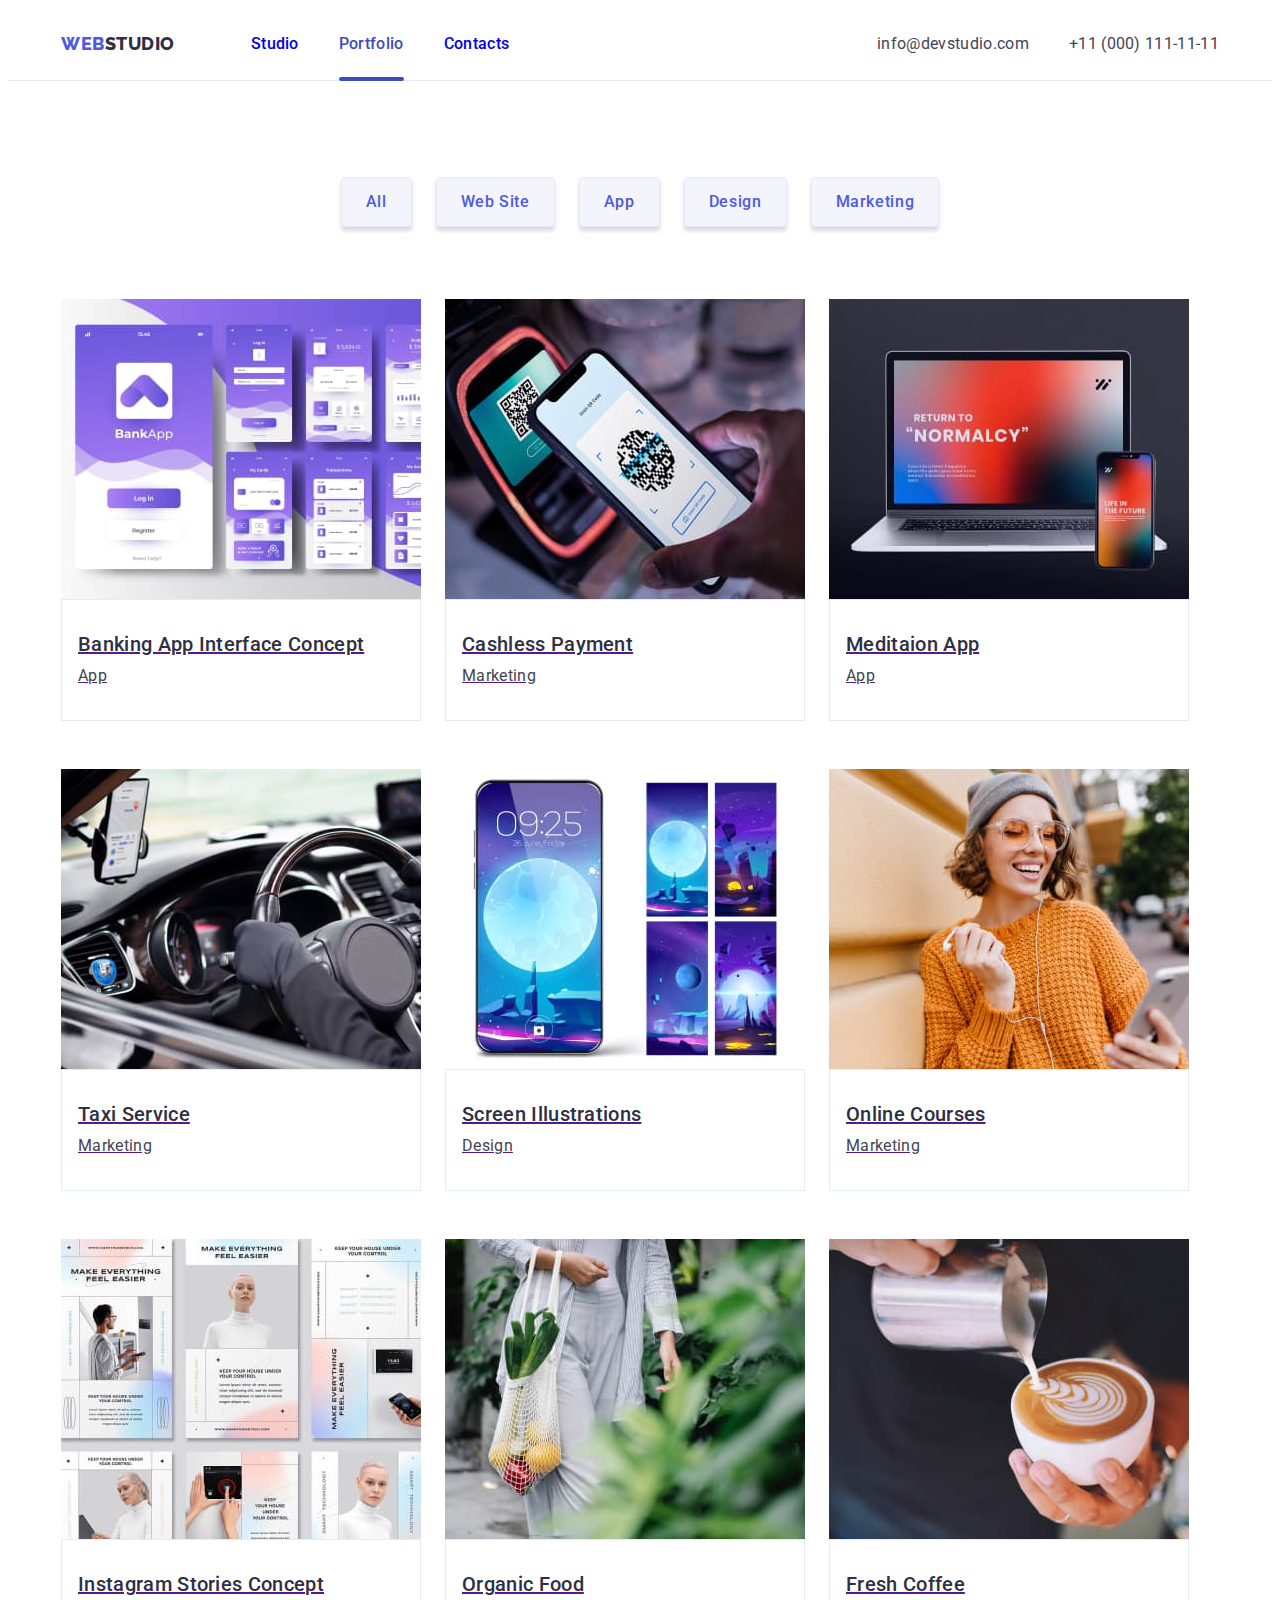
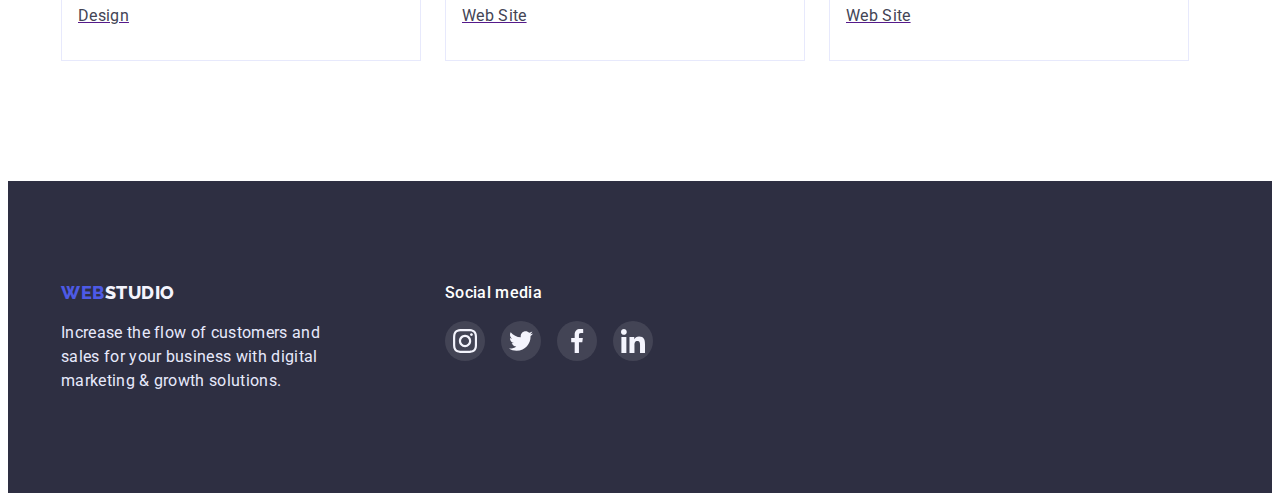
==== portfolio.html @ 1d45bb24 "Initial commit" ====
<!DOCTYPE html>
<html lang="en">
	<head>
		<meta charset="UTF-8" />
		<meta http-equiv="X-UA-Compatible" content="IE=edge" />
		<meta name="viewport" content="width=device-width, initial-scale=1.0" />

		<link rel="preconnect" href="https://fonts.googleapis.com" />
		<link rel="preconnect" href="https://fonts.gstatic.com" crossorigin />
		<link
			href="https://fonts.googleapis.com/css2?family=Raleway:wght@800&family=Roboto:wght@400;500;700&display=swap"
			rel="stylesheet"
		/>
		<link
			rel="stylesheet"
			href="https://cdnjs.cloudflare.com/ajax/libs/modern-normalize/1.1.0/modern-normalize.min.css"
			integrity="sha512-wpPYUAdjBVSE4KJnH1VR1HeZfpl1ub8YT/NKx4PuQ5NmX2tKuGu6U/JRp5y+Y8XG2tV+wKQpNHVUX03MfMFn9Q=="
			crossorigin="anonymous"
			referrerpolicy="no-referrer"
		/>
		<link rel="stylesheet" href="./css/styles.css" />

		<title>Document</title>
	</head>
	<body>
		<header class="header-nav">
			<div class="container page-hader-container">
				<nav class="page-nav">
					<a href="./index.html" class="first-logo link"
						>WEB<span class="second-logo">STUDIO</span></a
					>

					<ul class="site-list list">
						<li class="nav-item">
							<a href="./index.html" class="site-nav link">Studio</a>
						</li>
						<li class="nav-item">
							<a href="./portfolio.html" class="site-nav current link">Portfolio</a>
						</li>
						<li class="nav-item">
							<a href="./portfolio.html" class="site-nav link">Contacts</a>
						</li>
					</ul>
				</nav>
				<address class="address-content">
					<ul class="nav-address list">
						<li
							><a href="mailto:info@devstudio.com" class="header-mail link"
								>info@devstudio.com</a
							></li
						>
						<li><a href="tel:+110001111111" class="header-tel link">+11 (000) 111-11-11</a></li>
					</ul>
				</address>
			</div>
		</header>
		<main>
			<!--  -->
			<section class="portfolio-section">
				<div class="container">
					<h1 class="visually-hidden">Portfolio</h1>
					<ul class="portfolio list">
						<li class="portfolio-but"
							><button type="button" class="portfolio-button">All</button></li
						>
						<li class="portfolio-but"
							><button type="button" class="portfolio-button">Web Site</button></li
						>
						<li class="portfolio-but"
							><button type="button" class="portfolio-button">App</button></li
						>
						<li class="portfolio-but"
							><button type="button" class="portfolio-button">Design</button></li
						>
						<li class="portfolio-but"
							><button type="button" class="portfolio-button">Marketing</button></li
						>
					</ul>
				</div>
				<div class="container">
					<ul class="galery-content list">
						<li class="galery-item">
							<a href="" class="galery-link">
								<div class="product-thumb">
									<img src="./images/project-1.jpg" alt="Project Card " width="360" height="300" />
									<p class="thumb-overlay"
										>14 Stylish and User-Friendly App Design Concepts · Task Manager App · Calorie
										Tracker App · Exotic Fruit Ecommerce App · Cloud Storage App
									</p>
								</div>
								<div class="galery-fon">
									<h2 class="portfolio-titl">Banking App Interface Concept</h2>
									<p class="portfolio-text">App</p>
								</div>
							</a>
						</li>
						<li class="galery-item">
							<a href="" class="galery-link">
								<div class="product-thumb">
									<img src="./images/project-2.jpg" alt="Project Card " width="360" height="300" />
									<p class="thumb-overlay"
										>14 Stylish and User-Friendly App Design Concepts · Task Manager App · Calorie
										Tracker App · Exotic Fruit Ecommerce App · Cloud Storage App
									</p>
								</div>
								<div class="galery-fon">
									<h2 class="portfolio-titl">Cashless Payment</h2>
									<p class="portfolio-text">Marketing</p>
								</div>
							</a>
						</li>
						<li class="galery-item">
							<a href="" class="galery-link">
								<div class="product-thumb">
									<img src="./images/project-3.jpg" alt="Project Card " width="360" height="300" />
									<p class="thumb-overlay"
										>14 Stylish and User-Friendly App Design Concepts · Task Manager App · Calorie
										Tracker App · Exotic Fruit Ecommerce App · Cloud Storage App
									</p>
								</div>
								<div class="galery-fon">
									<h2 class="portfolio-titl">Meditaion App</h2>
									<p class="portfolio-text">App</p>
								</div>
							</a>
						</li>
						<li class="galery-item">
							<a href="" class="galery-link">
								<div class="product-thumb">
									<img src="./images/project-4.jpg" alt="Project Card " width="360" height="300" />
									<p class="thumb-overlay"
										>14 Stylish and User-Friendly App Design Concepts · Task Manager App · Calorie
										Tracker App · Exotic Fruit Ecommerce App · Cloud Storage App
									</p>
								</div>
								<div class="galery-fon">
									<h2 class="portfolio-titl">Taxi Service</h2>
									<p class="portfolio-text">Marketing</p>
								</div>
							</a>
						</li>
						<li class="galery-item">
							<a href="" class="galery-link">
								<div class="product-thumb">
									<img src="./images/project-5.jpg" alt="Project Card " width="360" height="300" />
									<p class="thumb-overlay"
										>14 Stylish and User-Friendly App Design Concepts · Task Manager App · Calorie
										Tracker App · Exotic Fruit Ecommerce App · Cloud Storage App
									</p>
								</div>
								<div class="galery-fon">
									<h2 class="portfolio-titl">Screen Illustrations</h2>
									<p class="portfolio-text">Design</p>
								</div>
							</a>
						</li>
						<li class="galery-item">
							<a href="" class="galery-link">
								<div class="product-thumb">
									<img src="./images/project-6.jpg" alt="Project Card " width="360" height="300" />
									<p class="thumb-overlay"
										>14 Stylish and User-Friendly App Design Concepts · Task Manager App · Calorie
										Tracker App · Exotic Fruit Ecommerce App · Cloud Storage App
									</p>
								</div>
								<div class="galery-fon">
									<h2 class="portfolio-titl">Online Courses</h2>
									<p class="portfolio-text">Marketing</p>
								</div>
							</a>
						</li>
						<li class="galery-item">
							<a href="" class="galery-link">
								<div class="product-thumb">
									<img src="./images/project-7.jpg" alt="Project Card " width="360" height="300" />
									<p class="thumb-overlay"
										>14 Stylish and User-Friendly App Design Concepts · Task Manager App · Calorie
										Tracker App · Exotic Fruit Ecommerce App · Cloud Storage App
									</p>
								</div>
								<div class="galery-fon">
									<h2 class="portfolio-titl">Instagram Stories Concept</h2>
									<p class="portfolio-text">Design</p>
								</div>
							</a>
						</li>
						<li class="galery-item">
							<a href="" class="galery-link">
								<div class="product-thumb">
									<img src="./images/project-8.jpg" alt="Project Card " width="360" height="300" />
									<p class="thumb-overlay"
										>14 Stylish and User-Friendly App Design Concepts · Task Manager App · Calorie
										Tracker App · Exotic Fruit Ecommerce App · Cloud Storage App
									</p>
								</div>
								<div class="galery-fon">
									<h2 class="portfolio-titl">Organic Food</h2>
									<p class="portfolio-text">Web Site</p>
								</div>
							</a>
						</li>
						<li class="galery-item">
							<a href="" class="galery-link">
								<div class="product-thumb">
									<img src="./images/project-9.jpg" alt="Project Card " width="360" height="300" />
									<p class="thumb-overlay"
										>14 Stylish and User-Friendly App Design Concepts · Task Manager App · Calorie
										Tracker App · Exotic Fruit Ecommerce App · Cloud Storage App
									</p>
								</div>

								<div class="galery-fon">
									<h2 class="portfolio-titl">Fresh Coffee</h2>
									<p class="portfolio-text">Web Site</p>
								</div>
							</a>
						</li>
					</ul>
				</div>
			</section>
		</main>
		<footer class="footer-fon">
			<div class="footer-primery container">
				<div class="footer-prim">
					<a href="./index.html" class="first-logo link"
						>WEB<span class="footer-logo">STUDIO</span></a
					>
					<p class="footer-text"
						>Increase the flow of customers and sales for your business with digital marketing &
						growth solutions.</p
					>
				</div>
				<div class="footer-social">
					<h4 class="footer-social-text">Social media</h4>

					<ul class="footer-list list">
						<li class="footer-list-item">
							<a href="" class="footer-list-link">
								<svg class="footer-list-icon" width="24" height="24">
									<use href="./images/icon.svg#icon-instagram1"></use>
								</svg>
							</a>
						</li>
						<li class="footer-list-item">
							<a href="" class="footer-list-link">
								<svg class="footer-list-icon" width="24" height="24">
									<use href="./images/icon.svg#icon-twitter1"></use>
								</svg>
							</a>
						</li>
						<li class="footer-list-item">
							<a href="" class="footer-list-link">
								<svg class="footer-list-icon" width="24" height="24">
									<use href="./images/icon.svg#icon-facebook1"></use>
								</svg>
							</a>
						</li>
						<li class="footer-list-item">
							<a href="" class="footer-list-link">
								<svg class="footer-list-icon" width="24" height="24">
									<use href="./images/icon.svg#icon-linkedin1"></use>
								</svg>
							</a>
						</li>
					</ul>
				</div>
			</div>
		</footer>
	</body>
</html>
---- css/styles.css ----
:root {
	--brend-color: #2e2f42;
	--brend-second: #4d5ae5;
	--color-paragraf: #434455;
	--color-button: #4d5ae5;
	--button-background: #f4f4fd;
	--important-background: #2e2f42;
	--footer-text-color: #e7e9fc;
	--primery-title-color: #ffffff;
	--section-fon-color: #f4f4fd;
	--footer-logo-color: #f4f4fd;
	--icon-background: #4d5ae5;
	--background-focus:  #404bbf;
	--cubic:cubic-bezier(0.4, 0, 0.2, 1);
}
body {
	font-family: "Roboto", sans-serif;
	letter-spacing: 0.02em;
}
.visually-hidden {
	position: absolute;
	width: 1px;
	height: 1px;
	margin: -1px;
	border: 0;
	padding: 0;
	white-space: nowrap;
	clip-path: inset(100%);
	clip: rect(0 0 0 0);
	overflow: hidden;
}
h1,
h2,
h3,
h4,
p {
	margin-top: 0;
	margin-bottom: 0;
}
ul {
	margin-top: 0;
	margin-bottom: 0;
	padding-left: 0;
}
img {
	display: block;
}

.list {
	list-style: none;
	margin: 0;
	padding: 0;
}
.link {
	text-decoration: none;
}
/* Header */
.first-logo {
	margin-right: 76px;
	font-family: "Raleway", sans-serif;
	font-size: 18px;
	font-weight: 800;
	line-height: 1.33;
	letter-spacing: 0.03em;
	color: var(--brend-second);
}
.second-logo {
	font-family: "Raleway", sans-serif;
	font-weight: 800;
	font-size: 18px;
	line-height: 1.33;
	letter-spacing: 0.03em;
	color: var(--brend-color);
}
.container {
	margin-left: auto;
	margin-right: auto;
	width: 1158px;
	padding-left: 15px;
	padding-right: 15px;
}

.header-nav {
	box-sizing: border-box;
	border-bottom: 1px solid #e7e9fc;
	padding-top: 24px;
	padding-bottom: 24px;
	transition-duration: 250ms;
	transition-timing-function: var(--cubic);
}
.page-hader-container {
	display: flex;
	align-items: center;
}
.page-nav {
	display: flex;
	align-items: center;
}
.nav-item:not(:last-child) {
	margin-right: 40px;
}

.site-list {
	display: flex;

	font-weight: 500;
	font-size: 16px;
	line-height: 1.5;
	color: var(--brend-color);
}
.site-nav{
	margin-bottom: 24px 0;
	position: relative;
	
}

.current{
	padding-top: 24px;
	padding-bottom: 28px;
	color: var(--background-focus);
}
.current::after{
	content: "";
	display: block;
	position: absolute;
	bottom: 0;
	left: 0;
	width: 100%;
	height: 4px;
	
	
	background: var(--background-focus);
	border-radius: 2px;
}

.address-content {
	margin-left: auto;
}
.nav-address {
	display: flex;
}
.header-mail {
	font-size: 16px;
	line-height: 1.5;
	color: var(--color-paragraf);
	font-style: normal;
	margin-left: auto;
	margin-right: 40px;
}
.header-tel {
	font-size: 16px;
	line-height: 1.5;
	color: var(--color-paragraf);
	font-style: normal;
}
.header-nav .link:hover,
.header-nav .link:focus {
	color: var(--background-focus);
}
/* Hero section */
.hero {
	max-width: 1440px;
	margin-left: auto;
	margin-right: auto;
	background: var(--important-background);
	text-align: center;

	padding-top: 188px;
	padding-bottom: 188px;
	background-image: linear-gradient(rgba(46, 47, 66, 0.7), rgba(46, 47, 66, 0.7)),
		url(../images/people-office.jpg);
	background-size: cover;
	background-repeat: no-repeat;
}

.hero-title {
	width: 597px;
	margin-left: auto;
	margin-right: auto;
	margin-top: 0;
	margin-bottom: 56px;
	font-weight: 700;
	font-size: 56px;
	line-height: 1.1;
	color: var(--primery-title-color);
}

.hero-but {
	margin-top: 0;
	margin-bottom: 0;
	min-width: 169px;
	padding: 16px 32px;

	font-family: "Roboto", sans-serif;
	font-weight: 500;
	font-size: 16px;
	line-height: 1.5;
	letter-spacing: 0.04em;
	color: #ffffff;
	background: #4d5ae5;
	box-shadow: 0px 4px 4px rgba(0, 0, 0, 0.15);
	border-radius: 4px;
	border: none;
	transition-duration: 250ms;
	transition-timing-function: var(--cubic);
}
.hero-but:hover,
.hero-but:focus {
	color: #ffffff;
	background: var(--background-focus);
}

/* Expirienc */

.expirienc-list-icon {
	gap: 24px;
}
.section {
	padding-top: 120px;
	padding-bottom: 132px;
}
.expirienc-text {
	gap: 24px;
	display: flex;
}
.expirienc {
	margin-bottom: 8px;
	display: flex;
	justify-content: center;
	align-items: center;
	width: 264px;
	height: 112px;

	background: #f4f4fd;
	border-radius: 4px;
}

.section-primery {
	display: inline-block;
	width: calc((100% - 72px) / 4);
}

.section-titl {
	margin-bottom: 8px;

	font-weight: 500;
	font-size: 20px;
	line-height: 1.2;
	color: var(--brend-color);
}
.section-text {
	font-size: 16px;
	line-height: 1.5;
	color: var(--color-paragraf);
	gap: 24px;
}

/* About */
.about-content {
	padding-top: 0;
	padding-bottom: 120px;
}
.section-about {
	margin-bottom: 72px;

	text-align: center;
	font-weight: 700;
	font-size: 36px;
	line-height: 1.11;
	color: var(--brend-color);
}
.team-title {
}
.primery-about {
	display: flex;
	gap: 24px;
}
.secondary-about {
	width: calc((100% - 48px) / 3);
}
/* Team */
.section-fon {
	padding-top: 120px;
	padding-bottom: 110px;
	background: var(--section-fon-color);
}
.primery-team {
	display: flex;
	gap: 24px;
}

.section-team {
	width: calc((100% - 72px) / 4);
}
.team-content {
	text-align: center;

	padding: 32px 16px;

	background: #ffffff;
	box-shadow: 0px 1px 6px rgba(46, 47, 66, 0.08), 0px 1px 1px rgba(46, 47, 66, 0.16),
		0px 2px 1px rgba(46, 47, 66, 0.08);
	border-radius: 0px 0px 4px 4px;
}
.social-list {
	display: flex;
	justify-content: center;
	gap: 24px;
	margin-top: 8px;
}
.social-list-item {
}
.social-list-link {
	display: flex;
	justify-content: center;
	align-items: center;
	fill: var(--footer-logo-color);
	width: 40px;
	height: 40px;
	border-radius: 50%;
	background-color: var(--icon-background);
	transition-duration: 250ms;
	transition-timing-function:var(--cubic);
}
.social-list-icon {
}
.social-list-link:hover,
.social-list-link:focus {
	color: #ffffff;
	background: var(--background-focus);
}
.customers-section {
	padding-top: 114px;
	padding-bottom: 136px;
}
.section-about {
}
.customers-title {
	margin-bottom: 72px;
}

.customers-list {
	display: flex;
	justify-content: center;
	gap: 24px;
}
.customers-list-item {
	display: flex;
	align-items: center;
	justify-content: center;
	fill: #8e8f99;
	width: 168px;
	height: 88px;
}
.customers-list-link:hover,
.customers-list-link:focus {
	border-color: var(--background-focus);
	background: #ffff;
	fill: var(--background-focus);
}

.customers-list-link {
	border-radius: 4px;
	border: 1px solid #8e8f99;
	display: flex;
	align-items: center;
	color: #8e8f99;
	justify-content: center;
	fill: currentColor;

	width: 100%;
	height: 100%;
	transition-duration: 250ms;
	transition-timing-function: var(--cubic);
}

/* footer */
.footer-fon {
	padding-top: 100px;
	padding-bottom: 100px;
	background: var(--important-background);
}
.footer-prim {
}
.footer-text {
	margin-right: 120px;
	margin-top: 16px;
	width: 264px;
	font-size: 16px;
	line-height: 1.5;
	color: var(--footer-text-color);
}
.footer-logo {
	font-weight: 800;
	font-size: 18px;
	line-height: 1.12;
	letter-spacing: 0.03em;
	color: var(--footer-logo-color);
}
.footer-primery {
	display: flex;
}

.footer-social-text {
	font-weight: 500;
	font-size: 16px;
	line-height: 1.5;
	letter-spacing: 0.02em;

	color: #ffffff;

	margin-bottom: 16px;
}
.footer-social {
}

.footer-list {
	display: flex;
	gap: 16px;
}
.footer-list-item {
	display: flex;
}
.footer-list-link {
	display: flex;
	justify-content: center;
	align-items: center;
	fill: var(--footer-logo-color);
	width: 40px;
	height: 40px;
	border-radius: 50%;
	background: rgba(255, 255, 255, 0.1);
	transition-duration: 250ms;
	transition-timing-function: var(--cubic);
}
.footer-list-link:hover,
.footer-list-link:focus {
	background: #31d0aa;
}

.footer-list-icon {
}
/* Modal */

.backdrop {
	position: fixed;
	top: 0;
	left: 0;
	width: 100%;
	height: 100%;
	background: rgba(46, 47, 66, 0.4);
	opacity: 1;
	visibility: visible;
	transition-property: opacity ;
	transition-duration: 250ms;
	transition-timing-function:var(--cubic);
}
.backdrop.is-hidden {
	opacity: 0;
	visibility: hidden;
	pointer-events: none;
}
.modal {
	position: relative;
	display: flex;
	width: 408px;
	height: 576px;
	top: 50%;
	left: 50%;
	transform: translate(-50%, -50%);
	background: #FCFCFC;
	box-shadow: 0px 1px 1px rgba(0, 0, 0, 0.14), 0px 1px 3px rgba(0, 0, 0, 0.12), 0px 2px 1px rgba(0, 0, 0, 0.2);
	border-radius: 4px;

}
.modal-close_btn {
	position: absolute;
	top: 30px;
	right: 24px;
	padding: 0;
	display: flex;
	align-items: center;
	justify-content: center;
	width: 24px;
	height: 24px;

	background: #E7E9FC;
	border: 1px solid rgba(0, 0, 0, 0.1);
	border-radius: 50%;
	transition: background-color var(--background-focus);
	transition-duration: 250ms;
	transition-timing-function: var(--cubic);
}
.modal-close_btn:hover,
.modal-close_btn:focus{
	background: var(--background-focus);
	color: #FFFFFF;
}
.modal-close_btn:hover .modal-close-btn-icon,
.modal-close_btn:focus .modal-close-btn-icon{
	fill:  currentColor;
}
.modal-close-btn-icon{
	transition: fill  #FFFFFF;
	transition-duration: 250ms;
	transition-timing-function: var(--cubic);
}

/* Modal */

/* Portfolio */
.portfolio-section {
	padding-top: 96px;
	padding-bottom: 120px;
}
.galery-content {
	display: flex;
	flex-wrap: wrap;

	gap: 48px 24px;
}
.galery-item {
	width: calc((100% - 48px) - 3);
}
.galery-link {
	display: block;
	transition-duration: 250ms;
	transition-timing-function: var(--cubic);
}

.galery-link:hover,
.galery-link:focus {
	box-shadow: 0px 1px 6px rgba(46, 47, 66, 0.08), 0px 1px 1px rgba(46, 47, 66, 0.16),
		0px 2px 1px rgba(46, 47, 66, 0.08);
}
.product-thumb{
	
	position: relative;
	overflow: hidden;


}
.product-thumb::before{
	content: '';
	display: block;
	position: absolute;
	top: 0;
	left: 0;
	width: 100%;
	height: 100%;
	background: #4D5AE5;
	transform: translateY(100%);
	transition-duration: 250ms;
	transition-timing-function: var(--cubic);

}
.galery-item:hover .product-thumb::before,
.galery-item:focus .product-thumb::before{
	transform: translateY(0);
	
}

.thumb-overlay{
	position: absolute;
	top: 0;
	left: 0;
	width: 100%;
	height: 100%;
	padding: 40px 32px;

	font-size: 16px;
line-height: 1.5;
letter-spacing: 0.02em;
color: #F4F4FD;
transform: translateY(100%);
opacity: 0;

}
.galery-link:hover .thumb-overlay,
.galery-link:focus .thumb-overlay
{transform: translateY(0);
	opacity: 1;
}
	


.galery-fon {
	padding: 32px 16px 32px 16px;
	border: 1px solid #e7e9fc;
}

.portfolio-titl {
	margin-bottom: 8px;

	font-weight: 500;
	font-size: 20px;
	line-height: 1.2;
	color: var(--brend-color);
}
.portfolio-text {
	font-size: 16px;
	line-height: 1.5;
	color: var(--color-paragraf);
}
.portfolio {
	display: flex;
	justify-content: center;

	margin-bottom: 72px;
}
/* portfolio-button */

.portfolio-but:not(:last-child) {
	margin-right: 24px;
}
.portfolio-button {
	box-shadow: 0px 4px 4px rgba(0, 0, 0, 0.15);
	border: 1px solid #e7e9fc;
	border-radius: 4px;
	padding: 12px 24px;

	font-family: inherit;
	font-weight: 500;
	font-size: 16px;
	line-height: 1.5;
	letter-spacing: 0.04em;
	color: var(--color-button);
	background-color: var(--button-background);
	transition-duration: 250ms;
	transition-timing-function:var(--cubic);
}
.portfolio-button:hover,
.portfolio-button:focus {
	color: #ffffff;
	background: var(--background-focus);
}
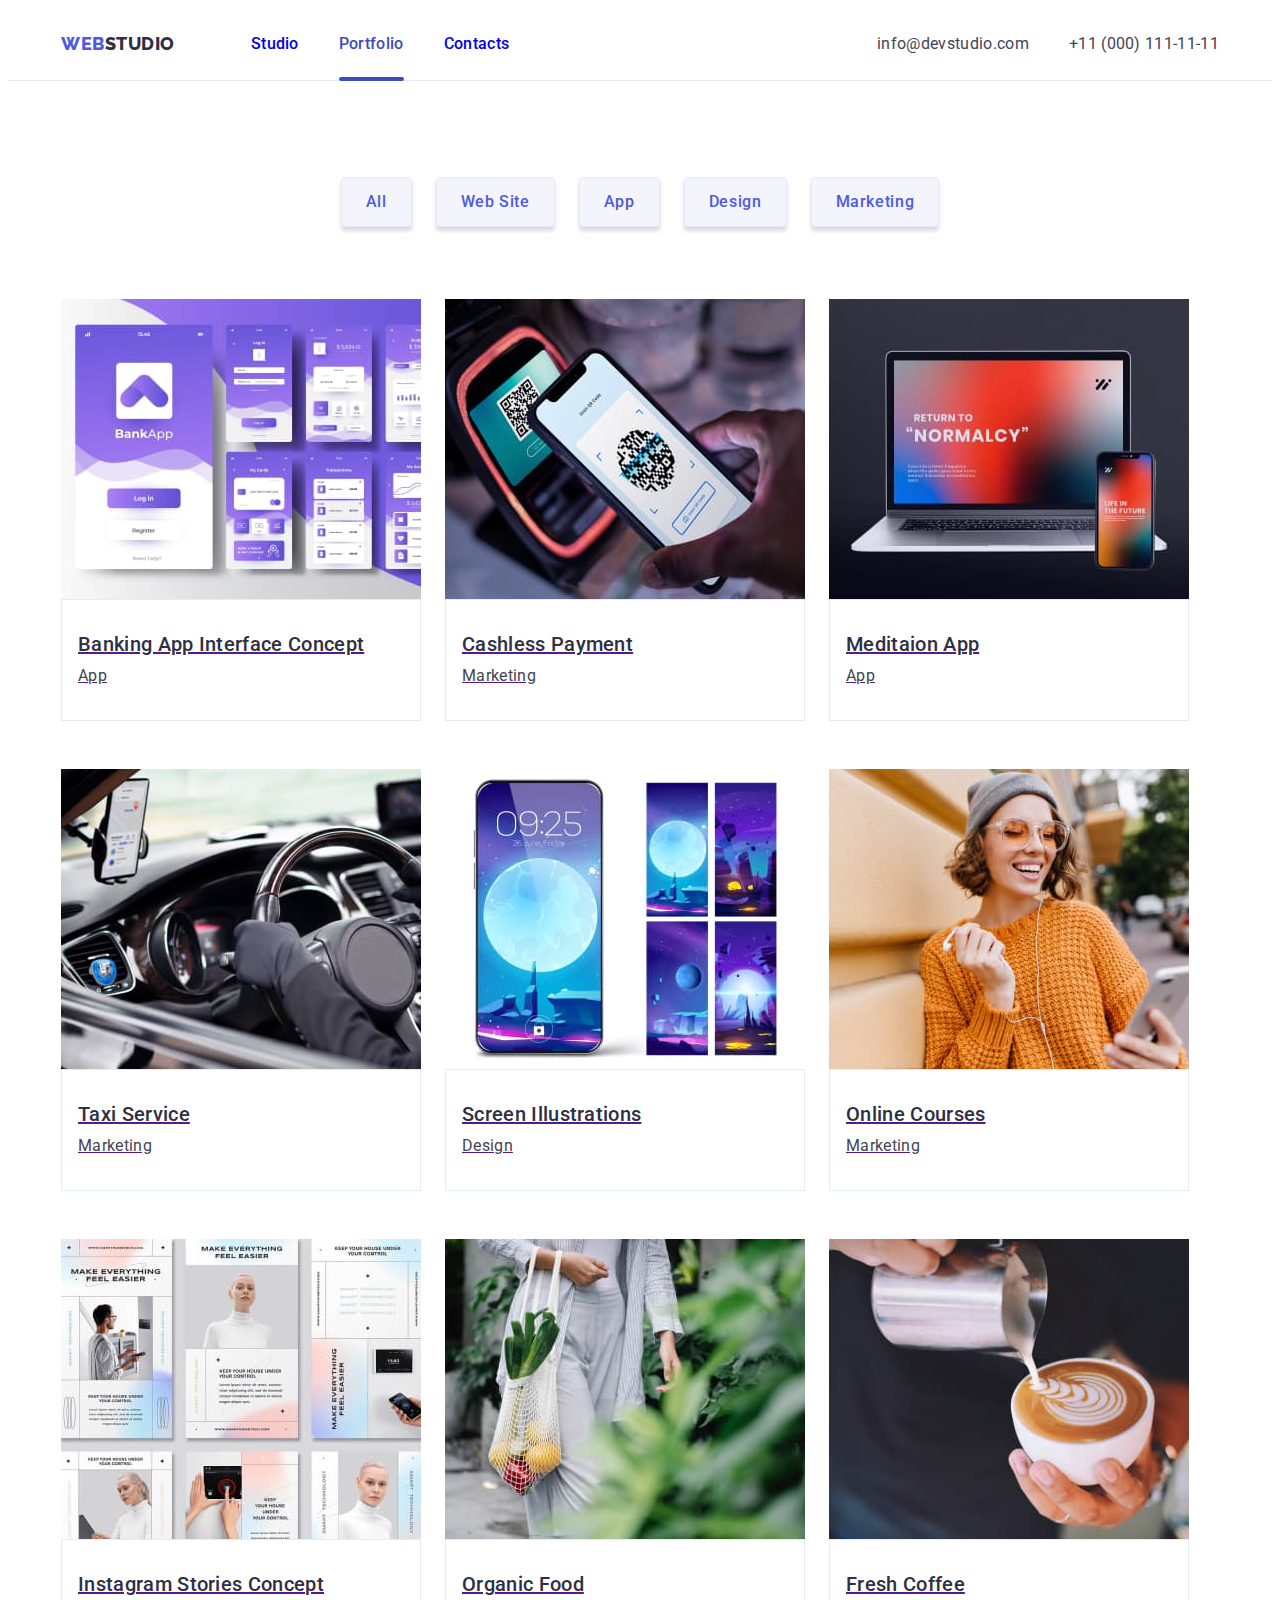
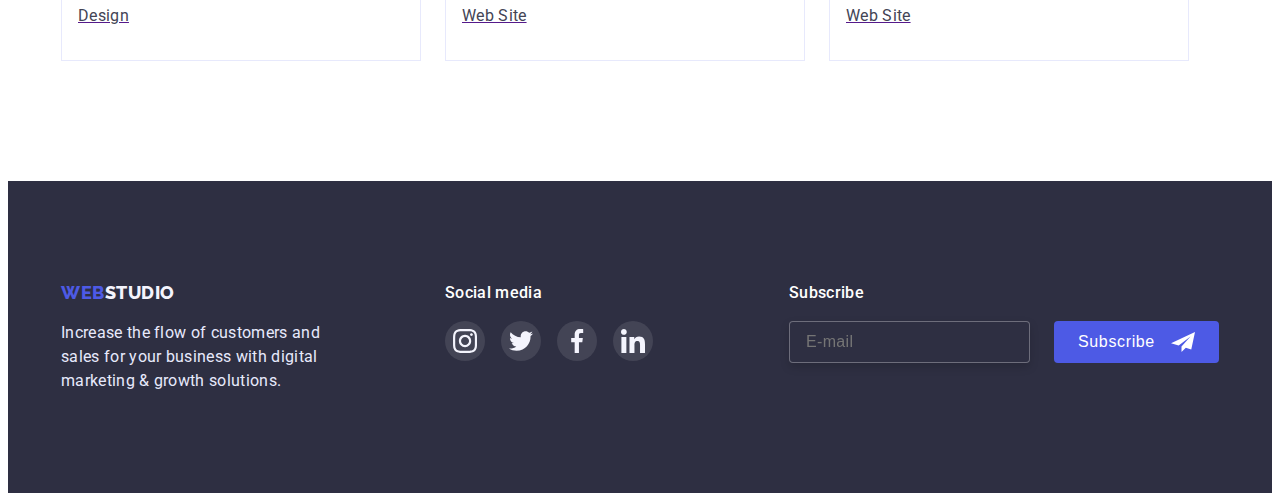
==== commit 9e890448: "modal window" ====
--- a/portfolio.html
+++ b/portfolio.html
@@ -264,6 +264,17 @@
 						</li>
 					</ul>
 				</div>
+				<div class="footer-form-box">
+					<p class="footer-form-text">Subscribe</p>
+					<form class="form">
+						<input class="footer-form-input" type="email" name="E-mail" placeholder="E-mail">
+						<button class="footer-form-btn" type="submit">Subscribe
+							<svg class="footer-form-icon">
+								<use href="./images/icon.svg#icon-Frame3"></use>
+							</svg>
+						</button>
+					</form>
+				</div>
 			</div>
 		</footer>
 	</body>
--- a/css/styles.css
+++ b/css/styles.css
@@ -10,8 +10,8 @@
 	--section-fon-color: #f4f4fd;
 	--footer-logo-color: #f4f4fd;
 	--icon-background: #4d5ae5;
-	--background-focus:  #404bbf;
-	--cubic:cubic-bezier(0.4, 0, 0.2, 1);
+	--background-focus: #404bbf;
+	--cubic: cubic-bezier(0.4, 0, 0.2, 1);
 }
 body {
 	font-family: "Roboto", sans-serif;
@@ -108,18 +108,17 @@
 	line-height: 1.5;
 	color: var(--brend-color);
 }
-.site-nav{
+.site-nav {
 	margin-bottom: 24px 0;
 	position: relative;
-	
-}
-
-.current{
+}
+
+.current {
 	padding-top: 24px;
 	padding-bottom: 28px;
 	color: var(--background-focus);
 }
-.current::after{
+.current::after {
 	content: "";
 	display: block;
 	position: absolute;
@@ -127,8 +126,7 @@
 	left: 0;
 	width: 100%;
 	height: 4px;
-	
-	
+
 	background: var(--background-focus);
 	border-radius: 2px;
 }
@@ -320,7 +318,7 @@
 	border-radius: 50%;
 	background-color: var(--icon-background);
 	transition-duration: 250ms;
-	transition-timing-function:var(--cubic);
+	transition-timing-function: var(--cubic);
 }
 .social-list-icon {
 }
@@ -438,7 +436,58 @@
 	background: #31d0aa;
 }
 
-.footer-list-icon {
+.footer-form-box {
+	margin-left: auto;
+	justify-content: center;
+}
+.footer-form-text {
+	margin-bottom: 16px;
+	font-weight: 500;
+	font-size: 16px;
+	line-height: 1.5;
+	letter-spacing: 0.02em;
+	color: #ffffff;
+}
+.form {
+	display: flex;
+}
+.footer-form-input {
+	padding: 8px 16px;
+	background: #2e2f42;
+	border: 1px solid rgba(255, 255, 255, 0.3);
+	filter: drop-shadow(0px 4px 4px rgba(0, 0, 0, 0.15));
+	border-radius: 4px;
+	font-weight: 500;
+	font-size: 16px;
+	line-height: 1.5;
+	letter-spacing: 0.02em;
+	color: #ffffff;
+}
+.footer-form-btn {
+	min-width: 165px;
+	display: flex;
+	align-items: center;
+	margin-left: 24px;
+	font-size: 16px;
+	line-height: 24px;
+	letter-spacing: 0.04em;
+	color: #ffffff;
+	padding: 8px 16px 8px 24px;
+	background: #4d5ae5;
+	border-radius: 4px;
+	border: none;
+	transition-duration: 250ms;
+	transition-timing-function: var(--cubic);
+}
+.footer-form-btn:hover,
+.footer-form-btn:focus {
+	background-color: var(--background-focus);
+}
+.footer-form-icon {
+	margin-left: 16px;
+	width: 24px;
+	height: 24px;
+	fill: #ffffff;
 }
 /* Modal */
 
@@ -451,9 +500,9 @@
 	background: rgba(46, 47, 66, 0.4);
 	opacity: 1;
 	visibility: visible;
-	transition-property: opacity ;
-	transition-duration: 250ms;
-	transition-timing-function:var(--cubic);
+	transition-property: opacity;
+	transition-duration: 250ms;
+	transition-timing-function: var(--cubic);
 }
 .backdrop.is-hidden {
 	opacity: 0;
@@ -461,6 +510,7 @@
 	pointer-events: none;
 }
 .modal {
+	padding: 24px;
 	position: relative;
 	display: flex;
 	width: 408px;
@@ -468,10 +518,10 @@
 	top: 50%;
 	left: 50%;
 	transform: translate(-50%, -50%);
-	background: #FCFCFC;
-	box-shadow: 0px 1px 1px rgba(0, 0, 0, 0.14), 0px 1px 3px rgba(0, 0, 0, 0.12), 0px 2px 1px rgba(0, 0, 0, 0.2);
-	border-radius: 4px;
-
+	background: #fcfcfc;
+	box-shadow: 0px 1px 1px rgba(0, 0, 0, 0.14), 0px 1px 3px rgba(0, 0, 0, 0.12),
+		0px 2px 1px rgba(0, 0, 0, 0.2);
+	border-radius: 4px;
 }
 .modal-close_btn {
 	position: absolute;
@@ -484,7 +534,7 @@
 	width: 24px;
 	height: 24px;
 
-	background: #E7E9FC;
+	background: #e7e9fc;
 	border: 1px solid rgba(0, 0, 0, 0.1);
 	border-radius: 50%;
 	transition: background-color var(--background-focus);
@@ -492,19 +542,163 @@
 	transition-timing-function: var(--cubic);
 }
 .modal-close_btn:hover,
-.modal-close_btn:focus{
+.modal-close_btn:focus {
 	background: var(--background-focus);
-	color: #FFFFFF;
+	color: #ffffff;
 }
 .modal-close_btn:hover .modal-close-btn-icon,
-.modal-close_btn:focus .modal-close-btn-icon{
-	fill:  currentColor;
-}
-.modal-close-btn-icon{
-	transition: fill  #FFFFFF;
-	transition-duration: 250ms;
-	transition-timing-function: var(--cubic);
-}
+.modal-close_btn:focus .modal-close-btn-icon {
+	fill: currentColor;
+}
+.modal-close-btn-icon {
+	transition: fill #ffffff;
+	transition-duration: 250ms;
+	transition-timing-function: var(--cubic);
+}
+.modal-form {
+	display: block;
+}
+
+.form-group {
+	margin-bottom: 8px;
+}
+.modal-titl {
+	margin-top: 48px;
+
+	font-weight: 500;
+	font-size: 16px;
+	line-height: 1.5;
+	text-align: center;
+	letter-spacing: 0.02em;
+	color: #2e2f42;
+}
+
+.modal-form-field {
+}
+.modal-form-desc {
+	font-size: 12px;
+	line-height: 1.33;
+	letter-spacing: 0.04em;
+	color: #8e8f99;
+}
+
+.form-input {
+	outline: none;
+	padding-left: 38px;
+	margin-top: 4px;
+
+	width: 360px;
+	height: 40px;
+	font-size: 12px;
+	line-height: 16px;
+
+	letter-spacing: 0.04em;
+
+	color: #757575;
+
+	border: 1px solid rgba(33, 33, 33, 0.2);
+	border-radius: 4px;
+}
+.form-input:focus {
+	border-color: #4d5ae5;
+}
+.form-input:focus + .modal-form-icon {
+	fill: #4d5ae5;
+}
+
+.modal-form-control {
+	position: relative;
+	width: 100%;
+}
+
+.modal-form-control .modal-form-icon {
+	position: absolute;
+	left: 16px;
+	top: 50%;
+	transform: translateY(-50%);
+}
+.modal-form-textarea {
+	padding: 8px 16px;
+	resize: none;
+	outline: none;
+	display: block;
+	margin-top: 4px;
+	width: 360px;
+	height: 120px;
+	font-size: 12px;
+	line-height: 1.33;
+	letter-spacing: 0.04em;
+	color: rgba(117, 117, 117, 0.5);
+	border: 1px solid rgba(33, 33, 33, 0.2);
+	border-radius: 4px;
+}
+
+.modal-form-textarea:focus {
+	border-color: #4d5ae5;
+}
+
+.modal-form-textarea:focus::placeholder {
+	color: #4d5ae5;
+}
+
+.police-form-input {
+	position: absolute;
+	
+}
+
+
+.police-form {
+	display: flex;
+	align-items: center;
+	margin-left: 8px;
+	padding-right: 10px;
+	margin-left: 8px;
+	font-size: 12px;
+	line-height: 1.33;
+	letter-spacing: 0.04em;
+	color: #757575;
+}
+.police-form::before{
+	
+	background-position: center;
+	background-repeat: no-repeat;
+	background-size: 10px 8px;
+	
+	
+	background-image: url(../images/icon.svg#icon-Vector);
+	display: block;
+	margin-right: 8px;
+	width: 16px;
+	height: 16px;
+	border: 1.25px solid #2E2F42;
+	border-radius: 2px;
+	content: '';
+	
+}
+.police-form-input:checked + .police-form::before{
+	background-image: url(../images/Vector.svg);
+ 	background-color: var(--background-focus);
+ 	border: none;
+   
+}
+
+
+.form-modal-btn {
+	margin-left: auto;
+	margin-right: auto;
+	margin-top: 24px;
+	margin-bottom: 20px;
+	display: block;
+	width: 169px;
+	height: 56px;
+	padding: 16px 32px;
+	color: #ffffff;
+	background: #4d5ae5;
+	box-shadow: 0px 4px 4px rgba(0, 0, 0, 0.15);
+	border-radius: 4px;
+	border: none;
+}
+
 
 /* Modal */
 
@@ -533,34 +727,29 @@
 	box-shadow: 0px 1px 6px rgba(46, 47, 66, 0.08), 0px 1px 1px rgba(46, 47, 66, 0.16),
 		0px 2px 1px rgba(46, 47, 66, 0.08);
 }
-.product-thumb{
-	
+.product-thumb {
 	position: relative;
 	overflow: hidden;
-
-
-}
-.product-thumb::before{
-	content: '';
+}
+.product-thumb::before {
+	content: "";
 	display: block;
 	position: absolute;
 	top: 0;
 	left: 0;
 	width: 100%;
 	height: 100%;
-	background: #4D5AE5;
+	background: #4d5ae5;
 	transform: translateY(100%);
 	transition-duration: 250ms;
 	transition-timing-function: var(--cubic);
-
 }
 .galery-item:hover .product-thumb::before,
-.galery-item:focus .product-thumb::before{
+.galery-item:focus .product-thumb::before {
 	transform: translateY(0);
-	
-}
-
-.thumb-overlay{
+}
+
+.thumb-overlay {
 	position: absolute;
 	top: 0;
 	left: 0;
@@ -569,20 +758,17 @@
 	padding: 40px 32px;
 
 	font-size: 16px;
-line-height: 1.5;
-letter-spacing: 0.02em;
-color: #F4F4FD;
-transform: translateY(100%);
-opacity: 0;
-
+	line-height: 1.5;
+	letter-spacing: 0.02em;
+	color: #f4f4fd;
+	transform: translateY(100%);
+	opacity: 0;
 }
 .galery-link:hover .thumb-overlay,
-.galery-link:focus .thumb-overlay
-{transform: translateY(0);
+.galery-link:focus .thumb-overlay {
+	transform: translateY(0);
 	opacity: 1;
 }
-	
-
 
 .galery-fon {
 	padding: 32px 16px 32px 16px;
@@ -627,7 +813,7 @@
 	color: var(--color-button);
 	background-color: var(--button-background);
 	transition-duration: 250ms;
-	transition-timing-function:var(--cubic);
+	transition-timing-function: var(--cubic);
 }
 .portfolio-button:hover,
 .portfolio-button:focus {
